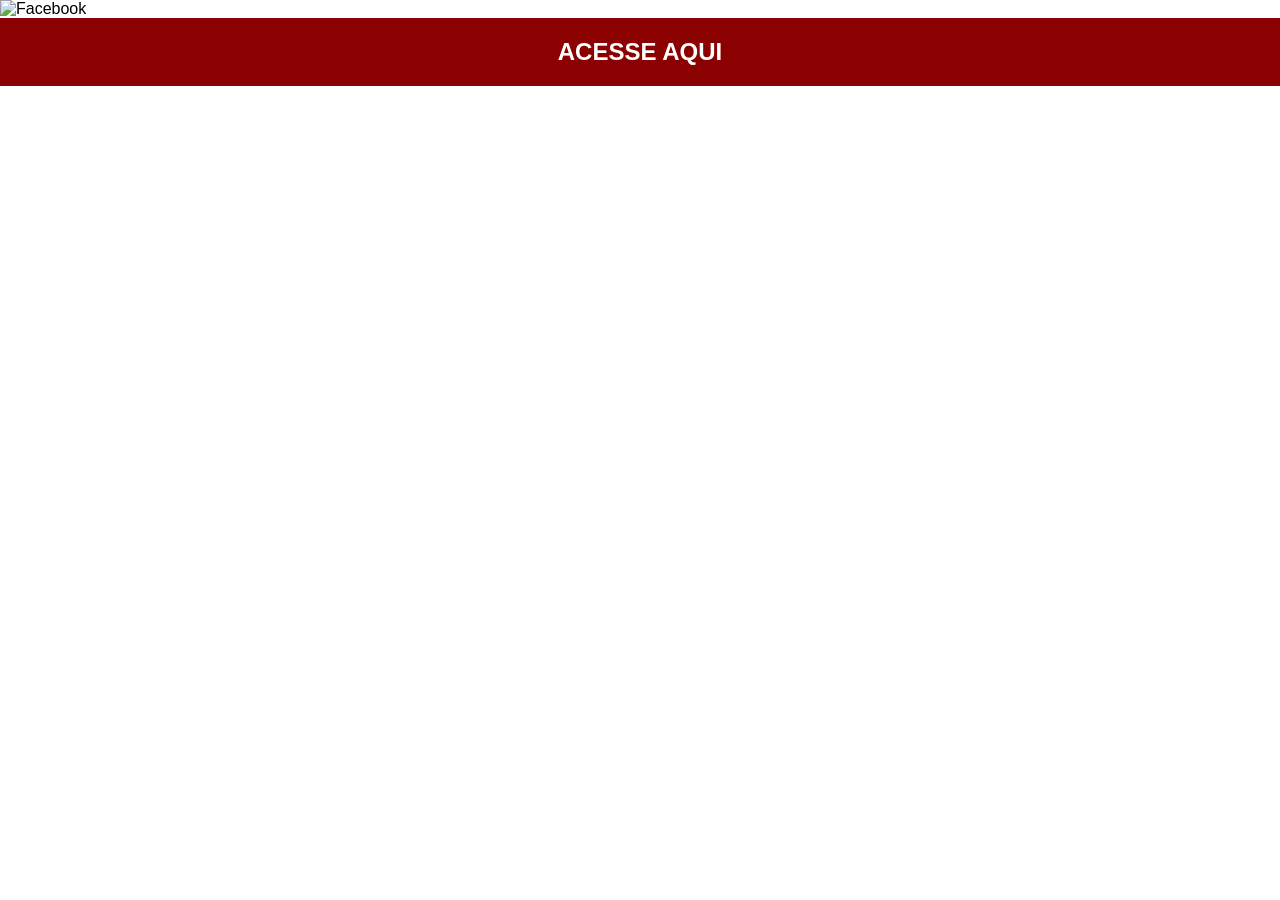
==== facebook.html @ bb449f5b "adicionando as demais páginas criando as páginas necessárias para fazermos o teste." ====
<!DOCTYPE html>
<html lang="pt-br">
<head>
    <meta charset="UTF-8">
    <meta name="viewport" content="width=device-width, initial-scale=1.0">
    <title>Facebook</title>
    <link rel="stylesheet" href="estilos/social.css">
</head>
<body>
    <img src="imagens/tela-facebook.jpg" alt="Facebook">
    <a href="https://www.facebook.com" target="_blank">ACESSE AQUI</a>
</body>
</html>
---- estilos/social.css ----
@charset "UTF-8";

    *{
        margin: 0px;
        padding: 0px;
        font-family: Arial, Helvetica, sans-serif;
     }
     ::-webkit-scrollbar{
        width: 0px;
     }

    img{
        width: 100vw;
      }

    a{
        display: block;
        background-color: darkred;
        color: white;
        font-size: 1.5em;
        text-decoration: none;
        text-align: center;
        font-weight: bolder;
        padding: 20px;
      }
    a:hover{
        background-color: red;
    }
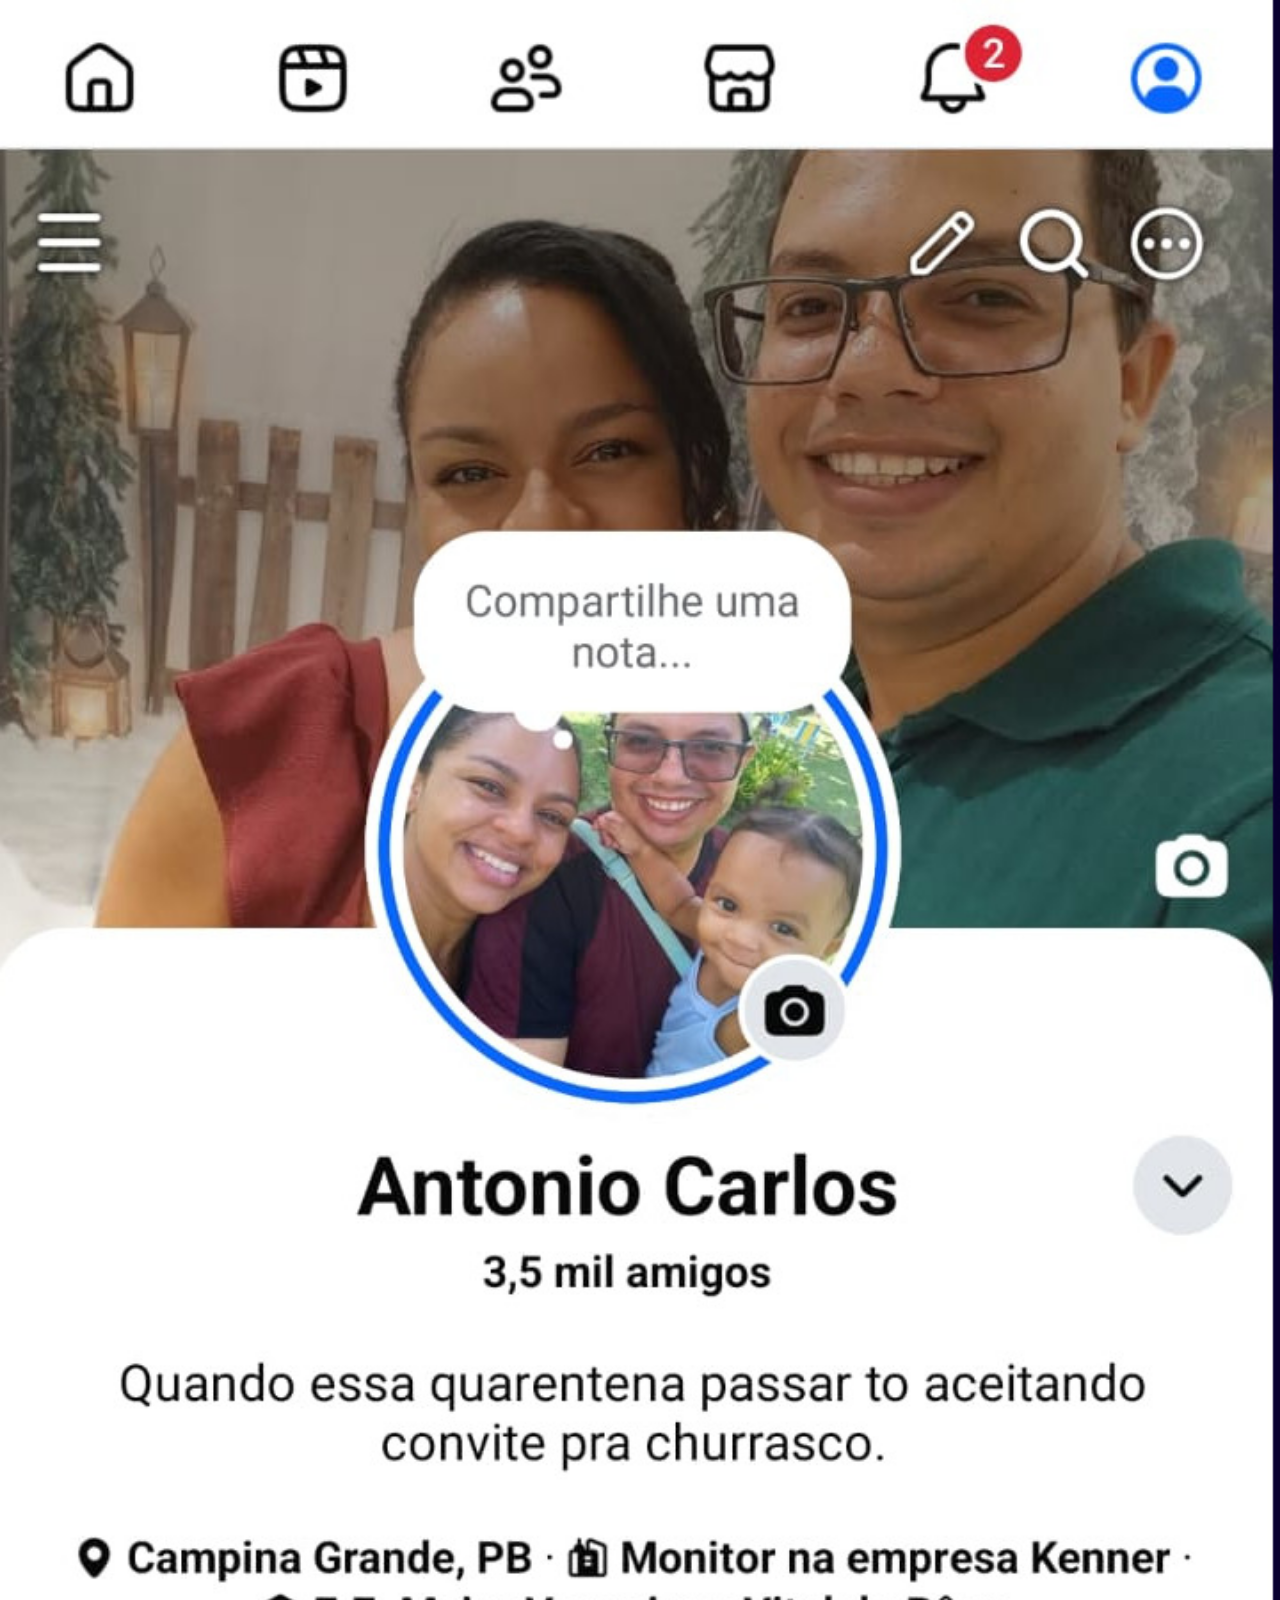
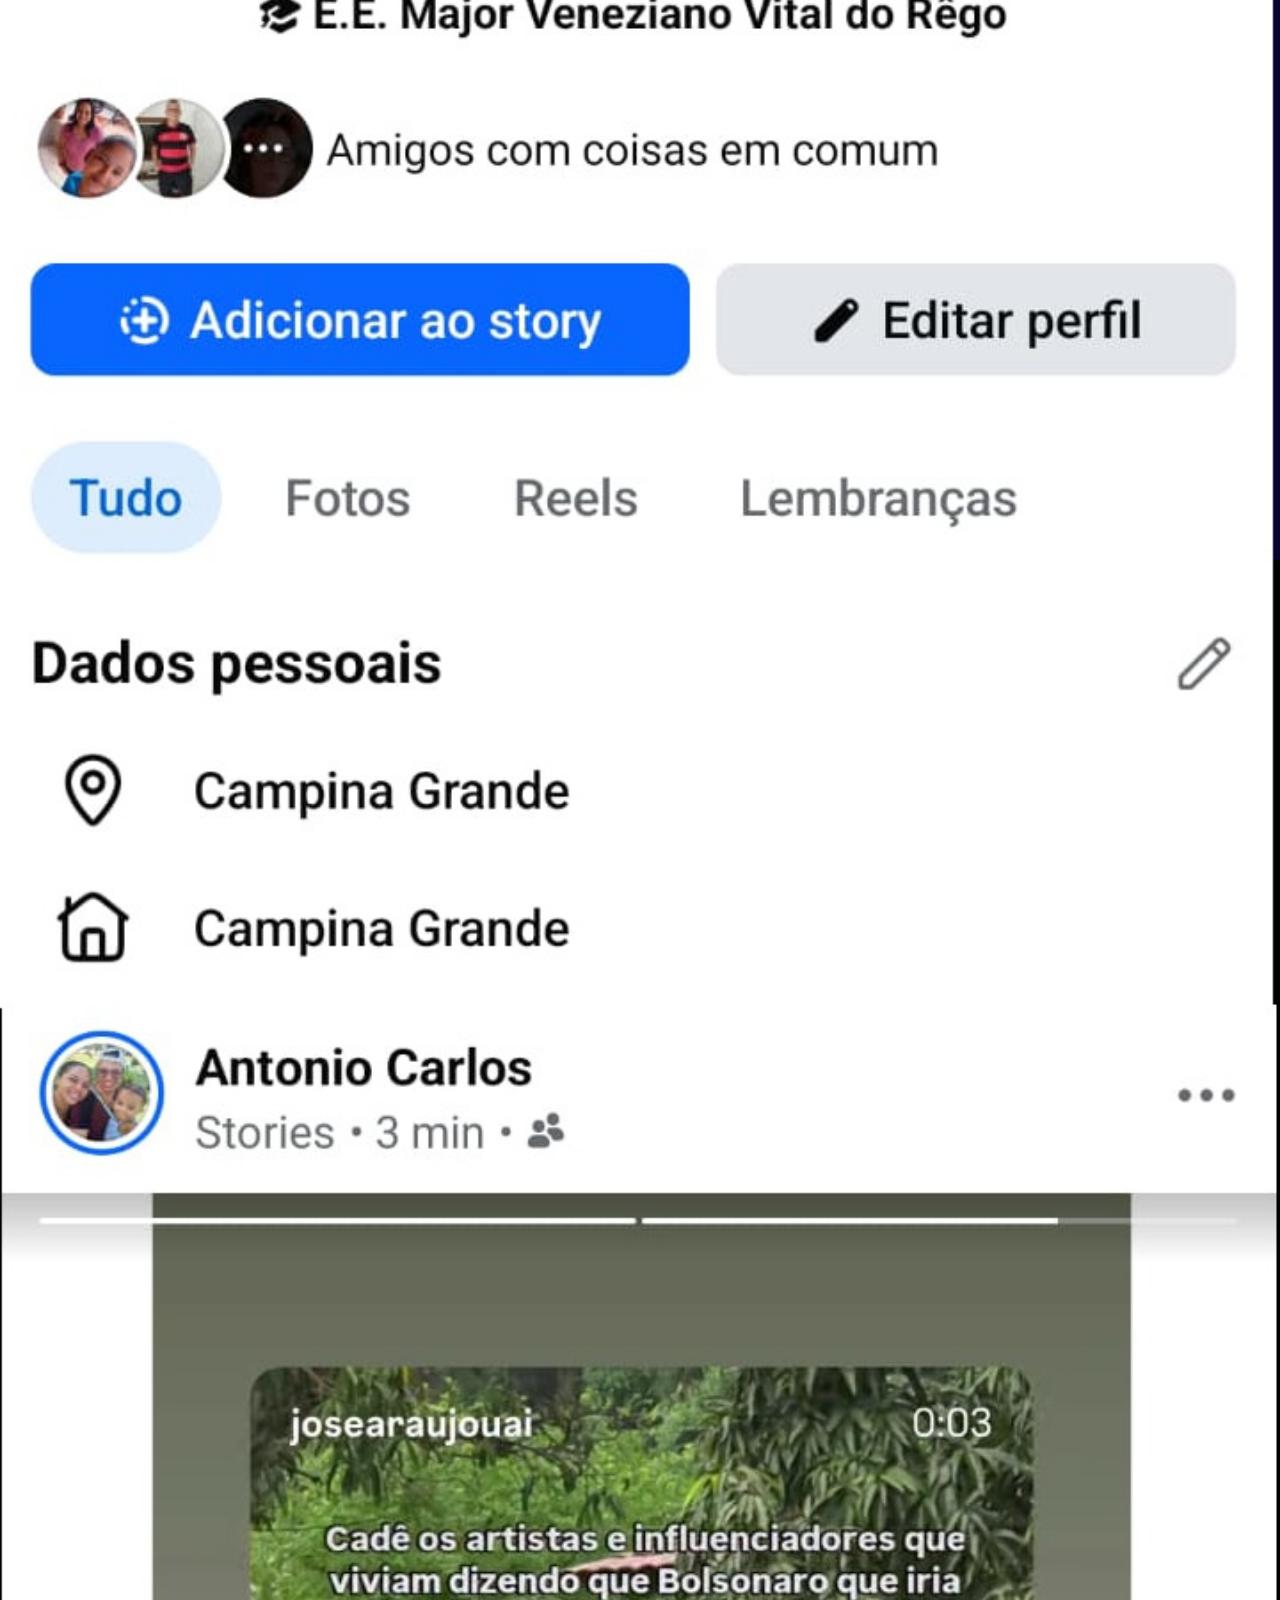
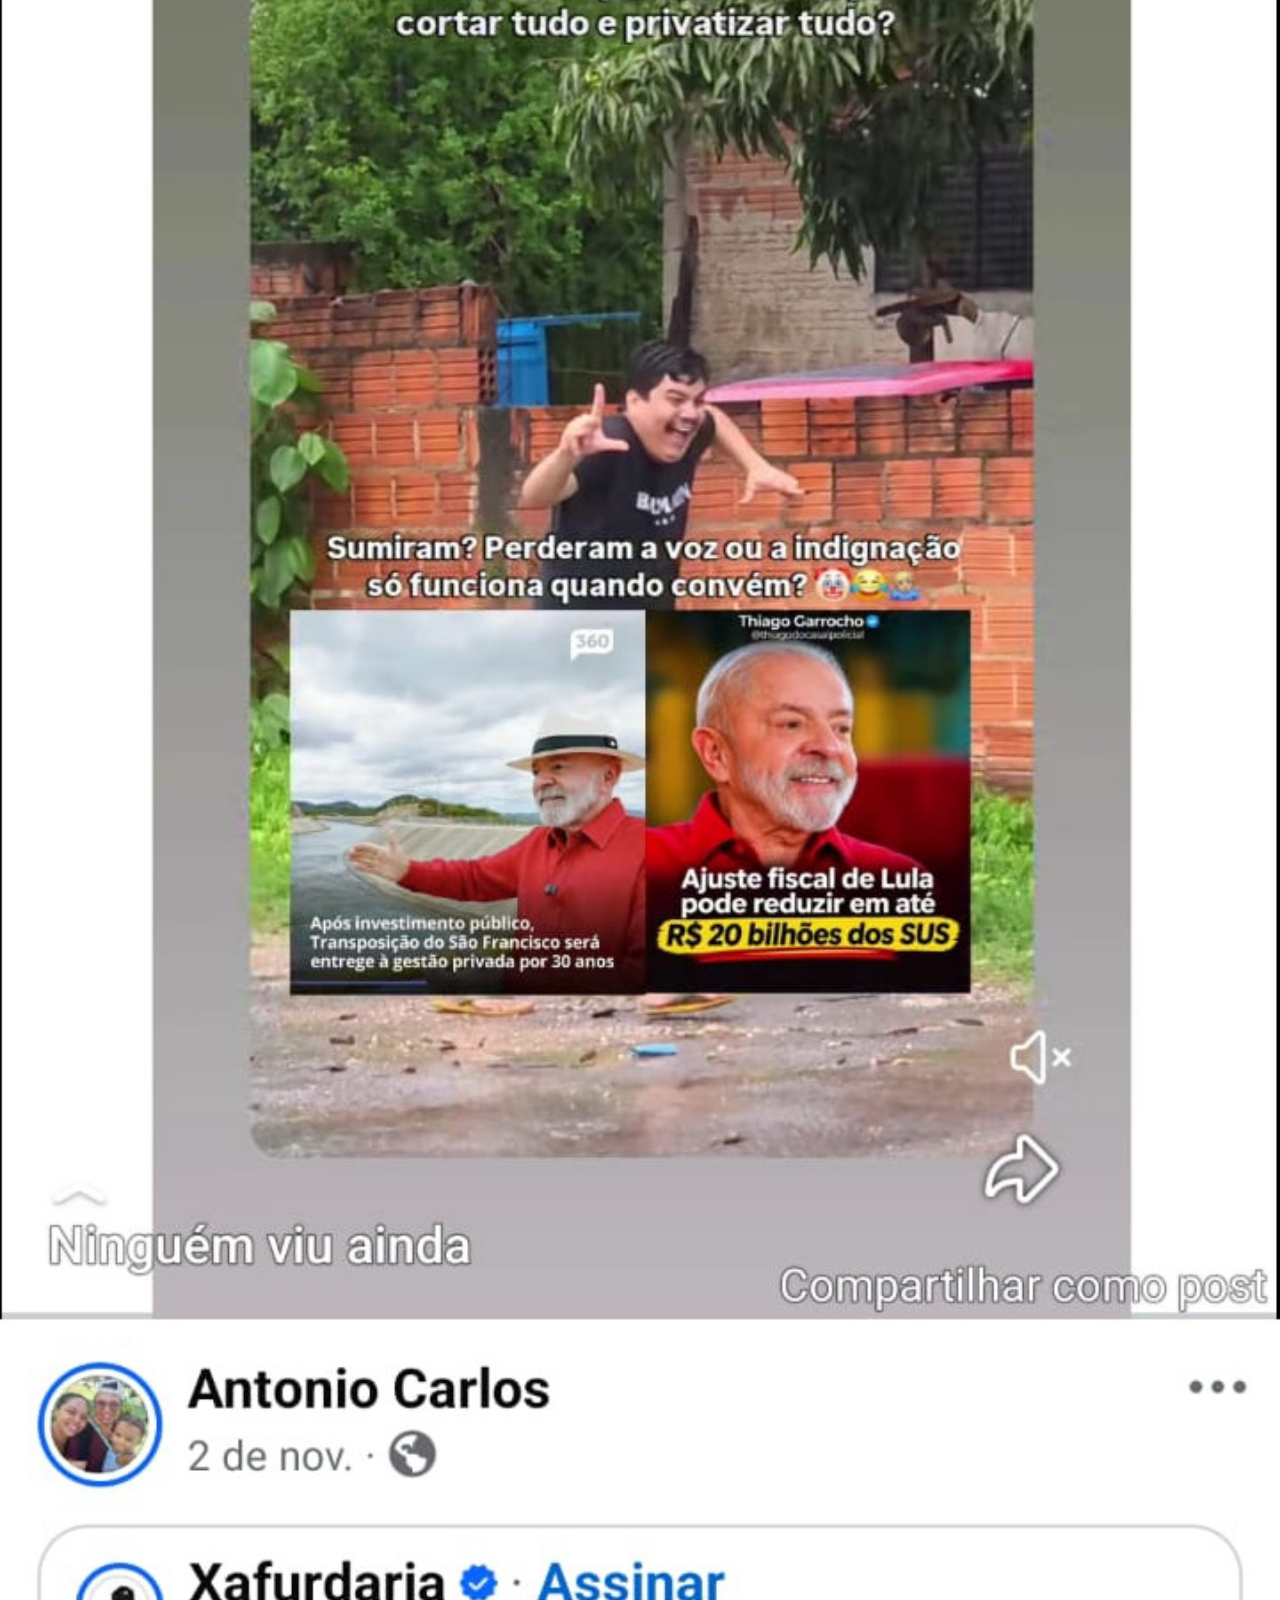
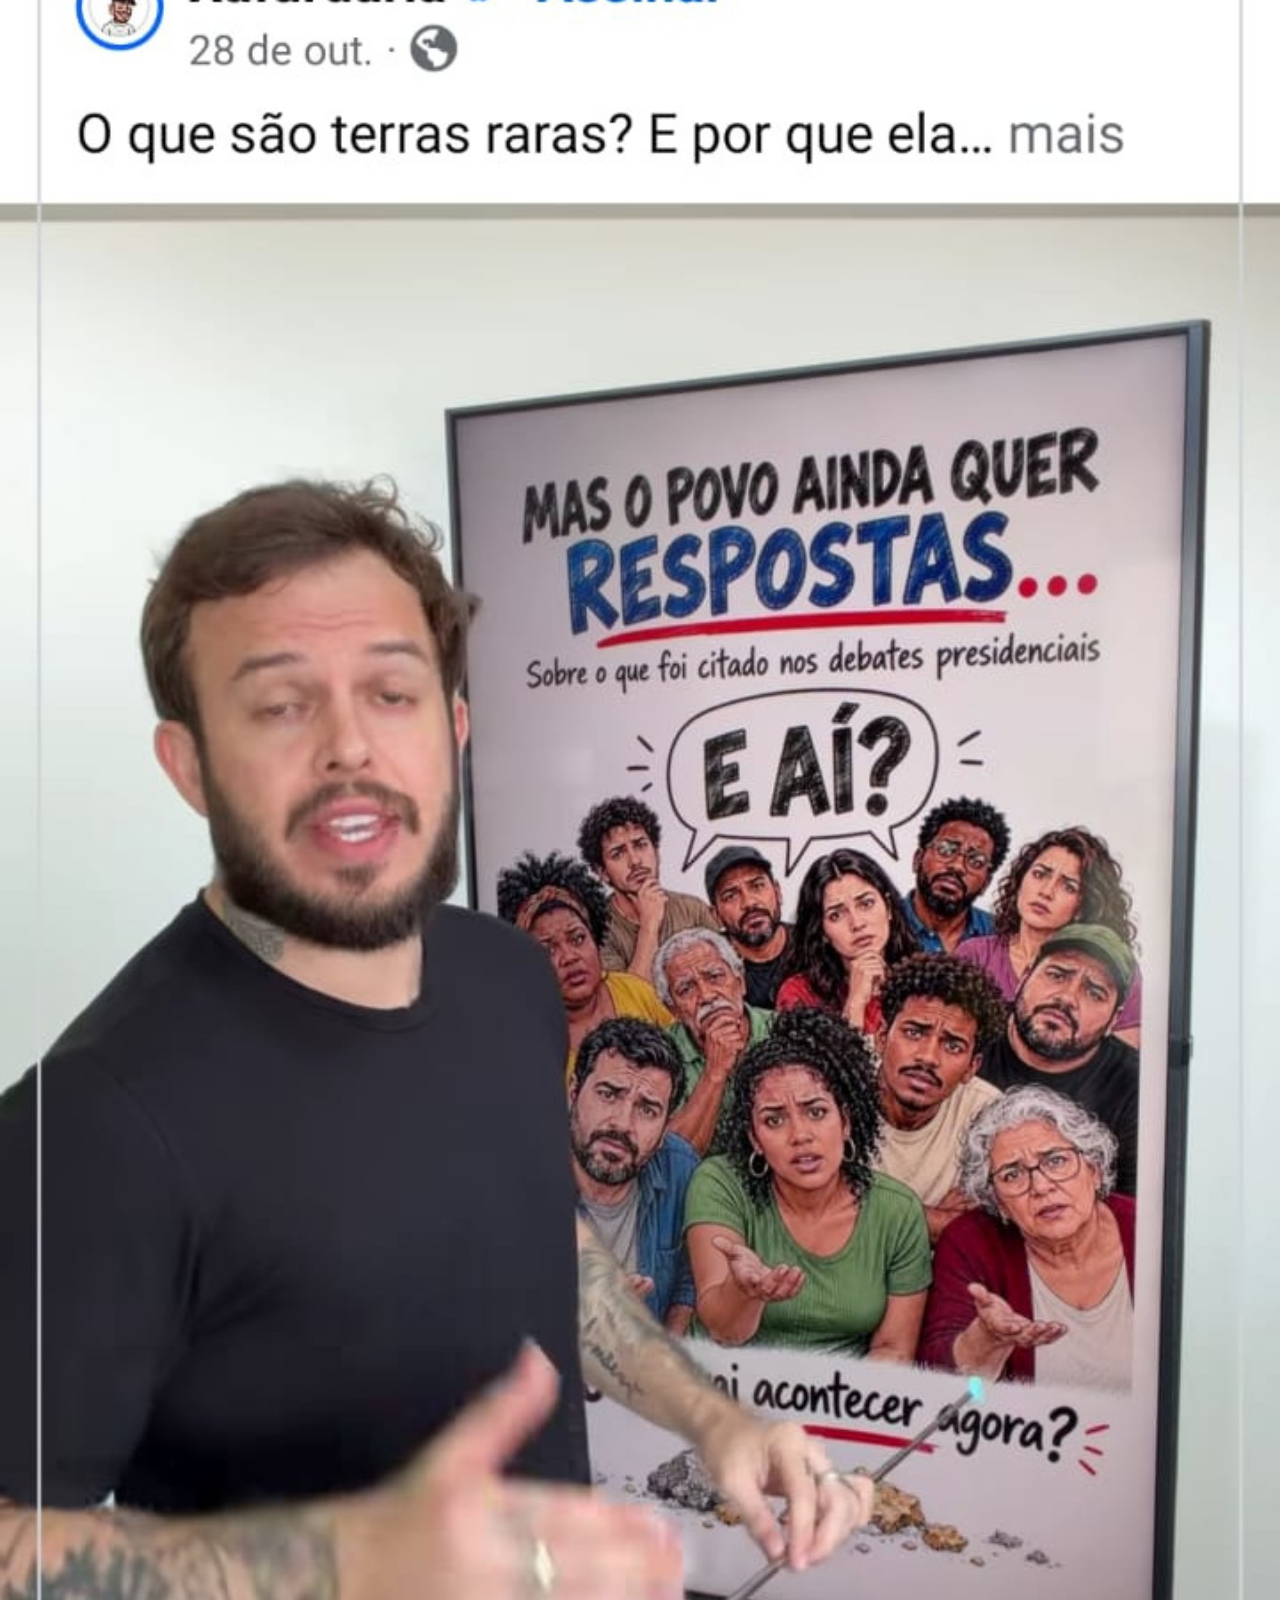
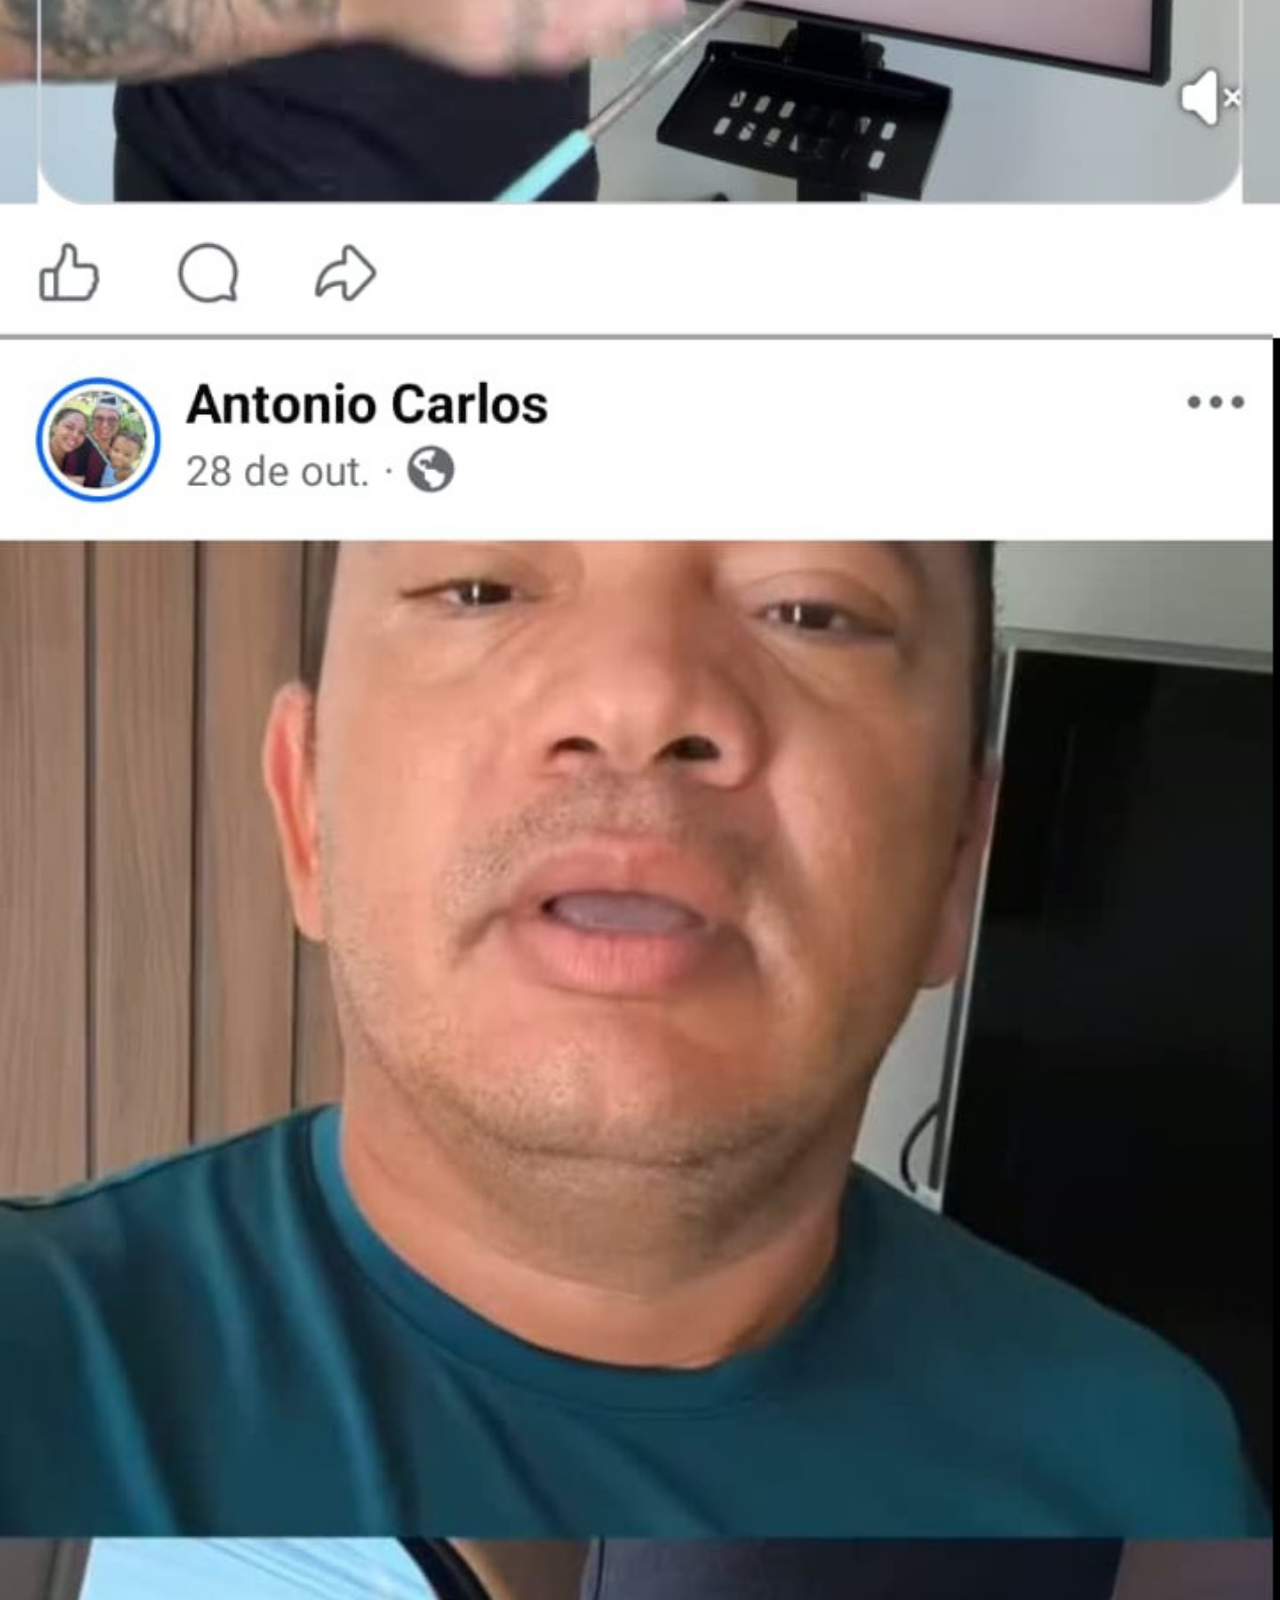
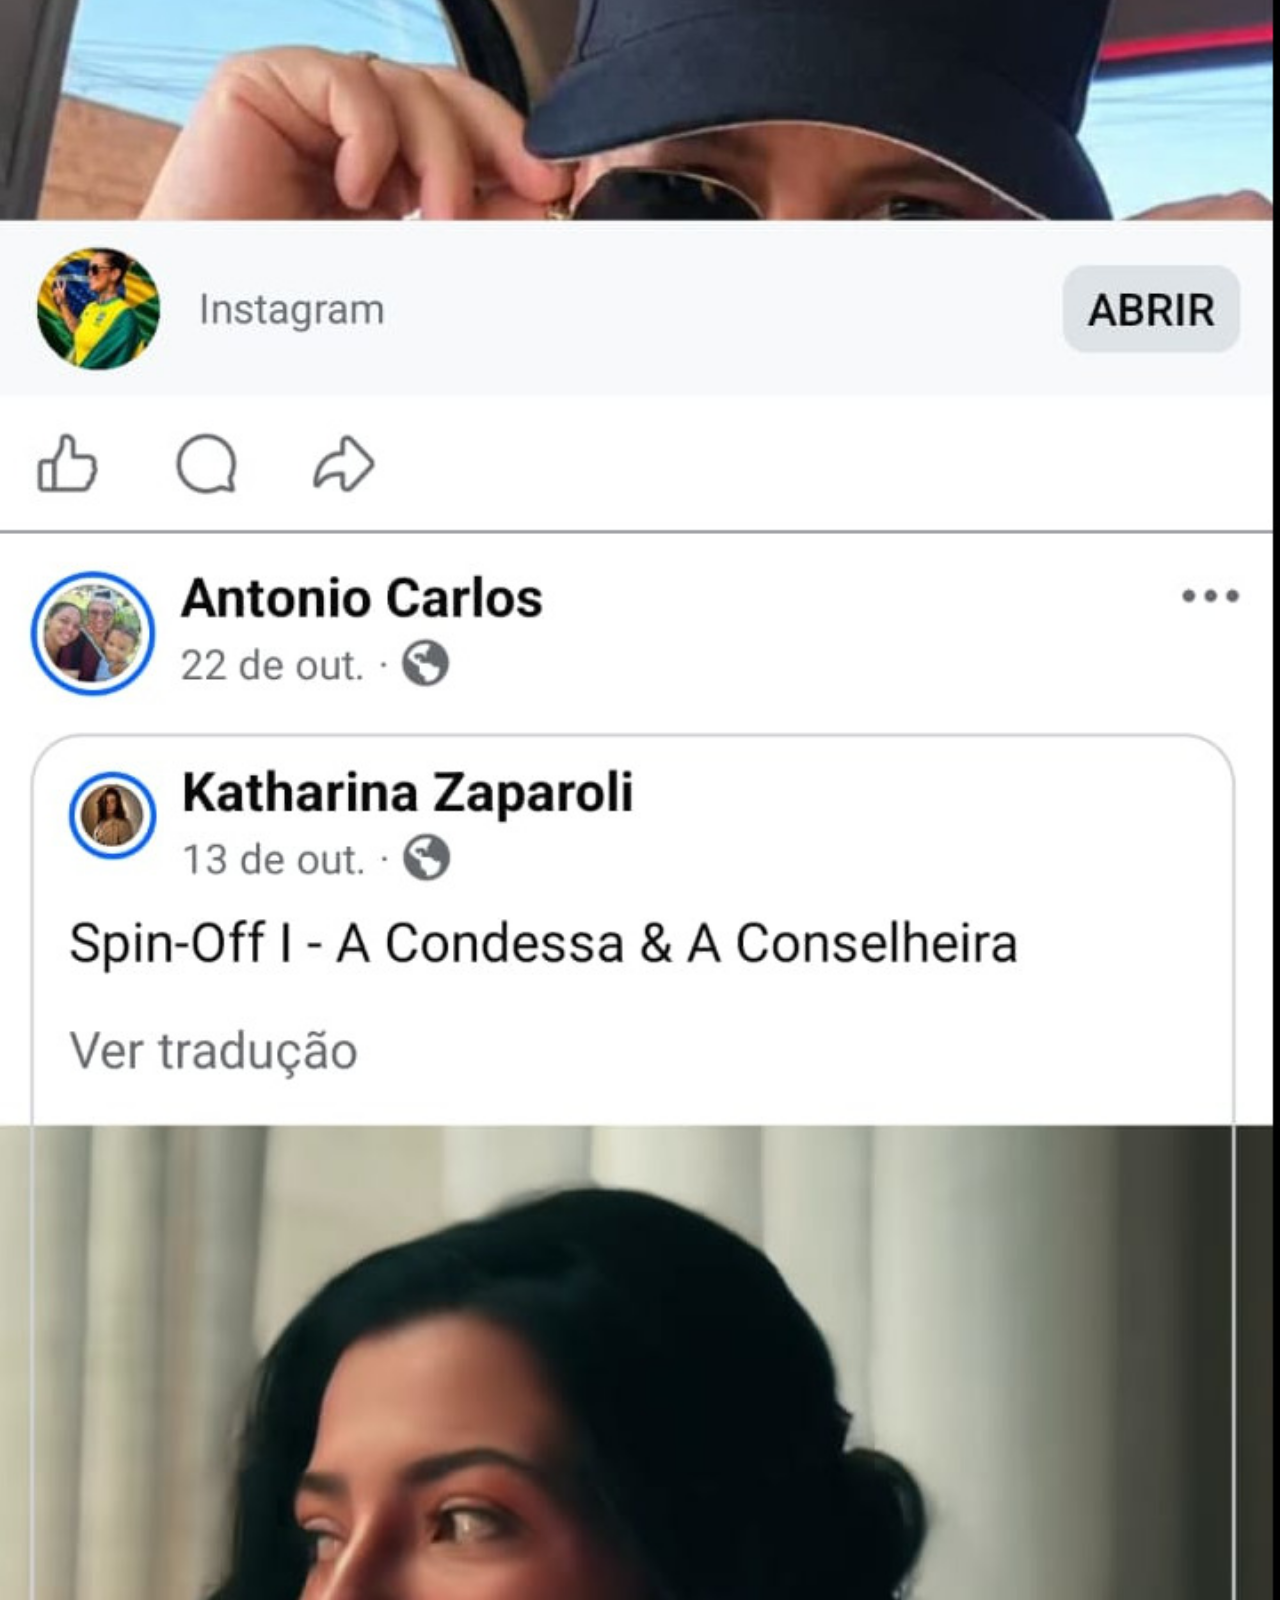
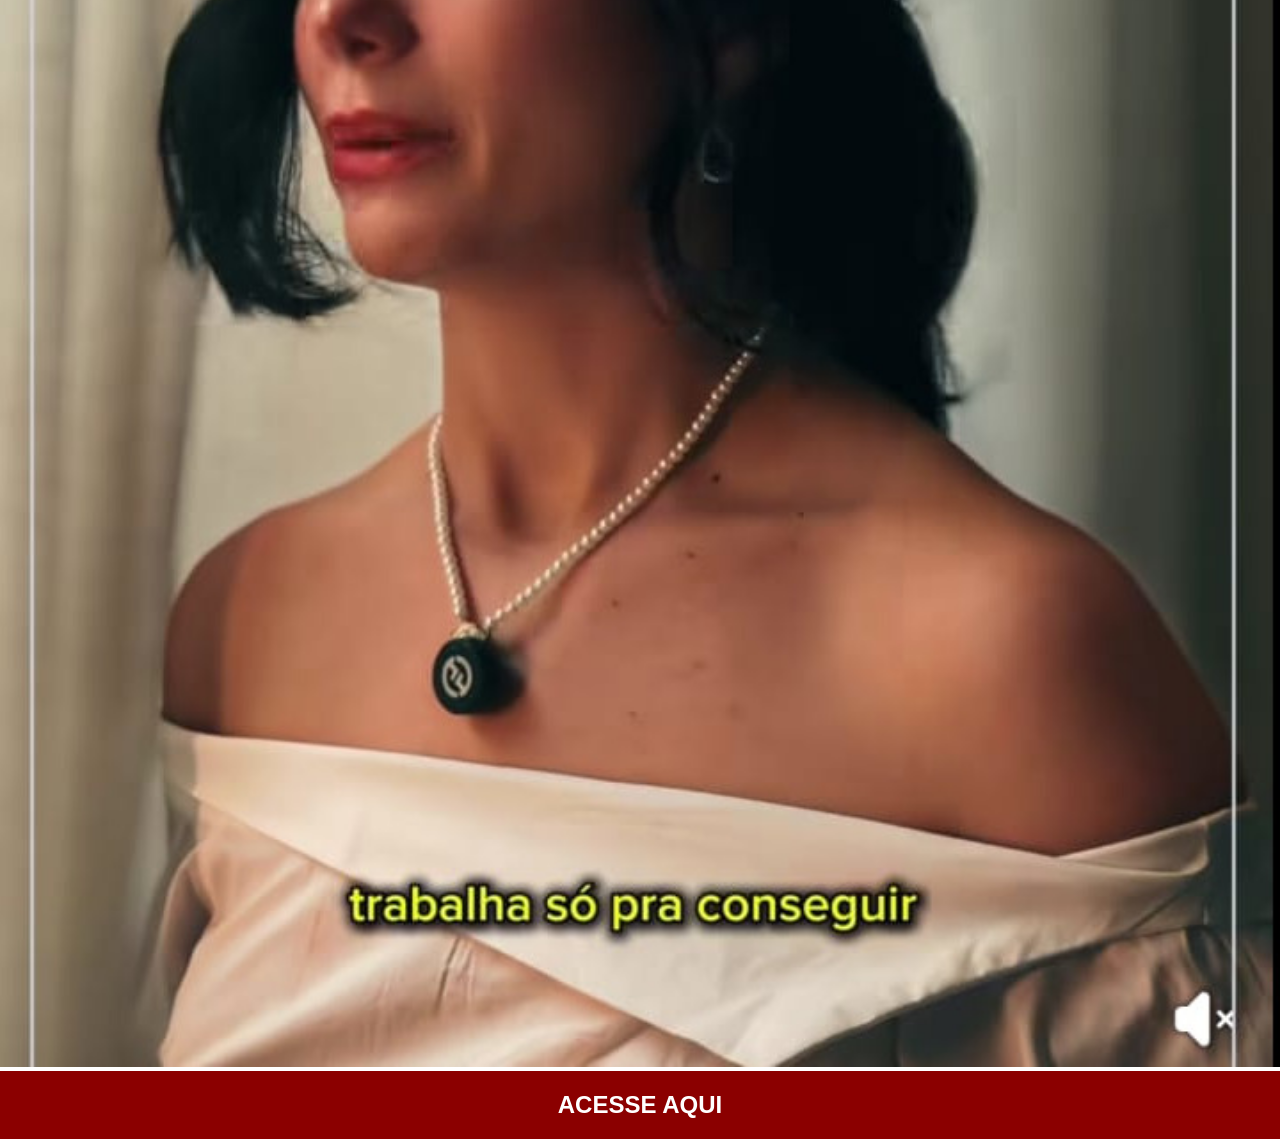
==== commit 453cd039: "atualizar" ====
--- a/facebook.html
+++ b/facebook.html
@@ -7,7 +7,7 @@
     <link rel="stylesheet" href="estilos/social.css">
 </head>
 <body>
-    <img src="imagens/tela-facebook.jpg" alt="Facebook">
+    <img src="imagens/facebook.jpeg" alt="Facebook">
     <a href="https://www.facebook.com" target="_blank">ACESSE AQUI</a>
 </body>
 </html>
